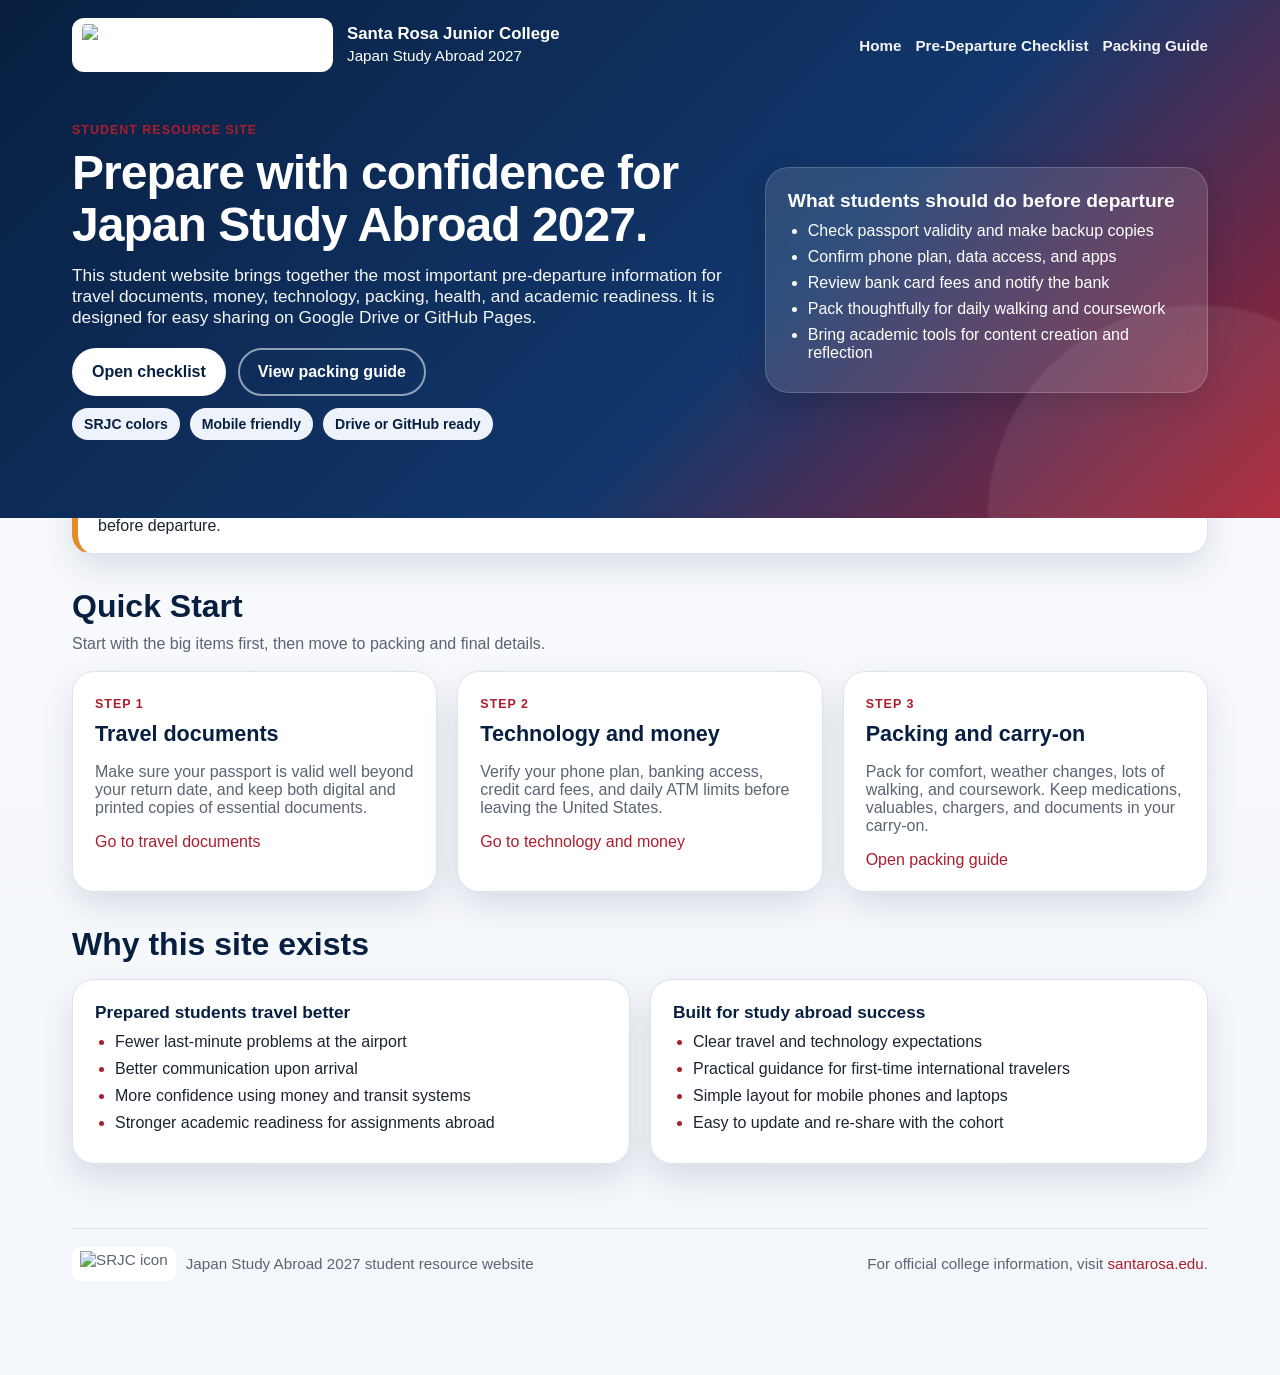
==== index.html @ 2673666f "Add files via upload" ====
<!DOCTYPE html>
<html lang="en">
<head>
  <meta charset="UTF-8">
  <meta name="viewport" content="width=device-width, initial-scale=1.0">
  <title>SRJC Japan Study Abroad 2027</title>
  <link rel="stylesheet" href="styles.css">
</head>
<body>
  <header class="site-header">
    <div class="topbar">
      <div class="brand">
        <img src="https://marcom.santarosa.edu/sites/marcom.santarosa.edu/files/inline-images/SRJC-Logo-Primary-Color-500px.png" alt="Santa Rosa Junior College logo">
        <div class="brand-text">
          <strong>Santa Rosa Junior College</strong>
          Japan Study Abroad 2027
        </div>
      </div>
      <nav class="nav">
        <a href="index.html">Home</a>
        <a href="checklist.html">Pre-Departure Checklist</a>
        <a href="packing.html">Packing Guide</a>
      </nav>
    </div>
    <div class="hero">
      <div>
        <span class="kicker">Student Resource Site</span>
        <h1>Prepare with confidence for Japan Study Abroad 2027.</h1>
        <p>This student website brings together the most important pre-departure information for travel documents, money, technology, packing, health, and academic readiness. It is designed for easy sharing on Google Drive or GitHub Pages.</p>
        <div class="button-row">
          <a class="btn btn-primary" href="checklist.html">Open checklist</a>
          <a class="btn btn-secondary" href="packing.html">View packing guide</a>
        </div>
        <div class="badge-row">
          <span class="badge">SRJC colors</span>
          <span class="badge">Mobile friendly</span>
          <span class="badge">Drive or GitHub ready</span>
        </div>
      </div>
      <aside class="hero-card">
        <h3>What students should do before departure</h3>
        <ul>
          <li>Check passport validity and make backup copies</li>
          <li>Confirm phone plan, data access, and apps</li>
          <li>Review bank card fees and notify the bank</li>
          <li>Pack thoughtfully for daily walking and coursework</li>
          <li>Bring academic tools for content creation and reflection</li>
        </ul>
      </aside>
    </div>
  </header>

  <main>
    <div class="banner">
      <strong>Designed for students:</strong> This site is a practical guide for first-time and returning travelers. Use it to get organized early and avoid common travel issues before departure.
    </div>

    <h2 class="section-title">Quick Start</h2>
    <p class="section-subtitle">Start with the big items first, then move to packing and final details.</p>

    <section class="grid-3">
      <article class="card">
        <span class="kicker">Step 1</span>
        <h2>Travel documents</h2>
        <p>Make sure your passport is valid well beyond your return date, and keep both digital and printed copies of essential documents.</p>
        <a href="checklist.html#documents">Go to travel documents</a>
      </article>
      <article class="card">
        <span class="kicker">Step 2</span>
        <h2>Technology and money</h2>
        <p>Verify your phone plan, banking access, credit card fees, and daily ATM limits before leaving the United States.</p>
        <a href="checklist.html#technology">Go to technology and money</a>
      </article>
      <article class="card">
        <span class="kicker">Step 3</span>
        <h2>Packing and carry-on</h2>
        <p>Pack for comfort, weather changes, lots of walking, and coursework. Keep medications, valuables, chargers, and documents in your carry-on.</p>
        <a href="packing.html">Open packing guide</a>
      </article>
    </section>

    <h2 class="section-title">Why this site exists</h2>
    <section class="grid-2">
      <article class="card">
        <h3>Prepared students travel better</h3>
        <ul class="checklist">
          <li>Fewer last-minute problems at the airport</li>
          <li>Better communication upon arrival</li>
          <li>More confidence using money and transit systems</li>
          <li>Stronger academic readiness for assignments abroad</li>
        </ul>
      </article>
      <article class="card">
        <h3>Built for study abroad success</h3>
        <ul class="checklist">
          <li>Clear travel and technology expectations</li>
          <li>Practical guidance for first-time international travelers</li>
          <li>Simple layout for mobile phones and laptops</li>
          <li>Easy to update and re-share with the cohort</li>
        </ul>
      </article>
    </section>

    <div class="footer">
      <div class="footer-top">
        <div class="mini-logo">
          <img src="https://marcom.santarosa.edu/sites/marcom.santarosa.edu/files/inline-images/SRJC-Icon-Name-LinearColor-2000px.png" alt="SRJC icon">
          <div>Japan Study Abroad 2027 student resource website</div>
        </div>
        <div>For official college information, visit <a href="https://www.santarosa.edu/">santarosa.edu</a>.</div>
      </div>
    </div>
  </main>
</body>
</html>
---- styles.css ----
:root {
  --srjc-navy: #081F40;
  --srjc-red: #AA1E2E;
  --srjc-silver: #959B9D;
  --srjc-gold: #E28D27;
  --bg: #f6f8fb;
  --card: #ffffff;
  --text: #1c2430;
  --muted: #5b6472;
  --line: #dde4ee;
  --shadow: 0 14px 34px rgba(8, 31, 64, 0.12);
  --radius: 22px;
}

* { box-sizing: border-box; }
html { scroll-behavior: smooth; }
body {
  margin: 0;
  font-family: Arial, Helvetica, sans-serif;
  color: var(--text);
  background:
    radial-gradient(circle at top right, rgba(170, 30, 46, 0.08), transparent 26%),
    linear-gradient(180deg, #fbfcfe 0%, #f3f6fa 100%);
}

a { color: var(--srjc-red); text-decoration: none; }
a:hover { text-decoration: underline; }

.site-header {
  background: linear-gradient(135deg, var(--srjc-navy), #12376c 60%, var(--srjc-red));
  color: white;
  position: relative;
  overflow: hidden;
}
.site-header::after {
  content: "";
  position: absolute;
  inset: auto -10% -40% auto;
  width: 420px;
  height: 420px;
  border-radius: 50%;
  background: rgba(255,255,255,0.08);
  filter: blur(1px);
}
.topbar {
  max-width: 1180px;
  margin: 0 auto;
  padding: 18px 22px 0;
  display: flex;
  align-items: center;
  justify-content: space-between;
  gap: 18px;
}
.brand {
  display: flex;
  align-items: center;
  gap: 14px;
}
.brand img {
  height: 54px;
  width: auto;
  display: block;
  background: white;
  border-radius: 12px;
  padding: 6px 10px;
}
.brand-text {
  font-size: 0.95rem;
  line-height: 1.35;
}
.brand-text strong {
  display: block;
  font-size: 1.05rem;
}
.nav {
  display: flex;
  flex-wrap: wrap;
  gap: 14px;
  justify-content: flex-end;
}
.nav a {
  color: white;
  font-weight: 700;
  font-size: 0.95rem;
  opacity: 0.95;
}
.hero {
  max-width: 1180px;
  margin: 0 auto;
  padding: 48px 22px 78px;
  display: grid;
  grid-template-columns: 1.2fr 0.8fr;
  gap: 28px;
  align-items: center;
}
.hero h1 {
  margin: 0 0 14px;
  font-size: 3rem;
  line-height: 1.08;
  letter-spacing: -0.02em;
}
.hero p {
  margin: 0 0 20px;
  max-width: 760px;
  font-size: 1.08rem;
  opacity: 0.96;
}
.button-row {
  display: flex;
  flex-wrap: wrap;
  gap: 12px;
}
.btn {
  display: inline-block;
  padding: 13px 18px;
  border-radius: 999px;
  font-weight: 700;
  border: 2px solid transparent;
}
.btn-primary {
  background: white;
  color: var(--srjc-navy);
}
.btn-secondary {
  border-color: rgba(255,255,255,0.55);
  color: white;
}
.hero-card {
  background: rgba(255,255,255,0.12);
  border: 1px solid rgba(255,255,255,0.18);
  backdrop-filter: blur(10px);
  border-radius: 24px;
  padding: 22px;
  box-shadow: 0 10px 28px rgba(0,0,0,0.15);
}
.hero-card h3 {
  margin: 0 0 10px;
  font-size: 1.2rem;
}
.hero-card ul {
  margin: 0;
  padding-left: 20px;
}
.hero-card li { margin: 8px 0; }

main {
  max-width: 1180px;
  margin: -38px auto 54px;
  padding: 0 22px;
}
.banner {
  background: white;
  border: 1px solid var(--line);
  border-left: 6px solid var(--srjc-gold);
  border-radius: 20px;
  padding: 18px 20px;
  box-shadow: var(--shadow);
  margin-bottom: 24px;
}
.banner strong { color: var(--srjc-red); }

.grid-3,
.grid-2 {
  display: grid;
  gap: 20px;
}
.grid-3 { grid-template-columns: repeat(3, minmax(0, 1fr)); }
.grid-2 { grid-template-columns: repeat(2, minmax(0, 1fr)); }

.card {
  background: var(--card);
  border: 1px solid var(--line);
  border-radius: var(--radius);
  padding: 22px;
  box-shadow: var(--shadow);
}
.card h2, .card h3 {
  margin-top: 0;
  color: var(--srjc-navy);
}
.card h2 {
  font-size: 1.35rem;
  margin-bottom: 8px;
}
.card h3 {
  font-size: 1.08rem;
  margin-bottom: 10px;
}
.card p { color: var(--muted); }
.card ul {
  margin: 0;
  padding-left: 20px;
}
.card li { margin: 9px 0; }
.kicker {
  display: inline-block;
  margin-bottom: 10px;
  color: var(--srjc-red);
  text-transform: uppercase;
  letter-spacing: 0.08em;
  font-size: 0.78rem;
  font-weight: 700;
}
.section-title {
  margin: 34px 0 16px;
  font-size: 2rem;
  color: var(--srjc-navy);
}
.section-subtitle {
  margin: -6px 0 18px;
  color: var(--muted);
}
.callout {
  background: linear-gradient(180deg, #fff9ee, #fff5e2);
  border: 1px solid #f3ddb1;
  border-radius: 18px;
  padding: 16px 18px;
}
.table-wrap {
  overflow-x: auto;
  background: white;
  border-radius: 22px;
  border: 1px solid var(--line);
  box-shadow: var(--shadow);
}
table {
  width: 100%;
  border-collapse: collapse;
}
th, td {
  text-align: left;
  vertical-align: top;
  padding: 14px 14px;
  border-bottom: 1px solid var(--line);
}
th {
  background: #eef3fb;
  color: var(--srjc-navy);
  font-size: 0.92rem;
}
tr:last-child td { border-bottom: none; }
.checklist li::marker { color: var(--srjc-red); }
.footer {
  margin-top: 36px;
  padding: 28px 0 40px;
  color: var(--muted);
  font-size: 0.95rem;
}
.footer-top {
  display: flex;
  align-items: center;
  justify-content: space-between;
  gap: 18px;
  flex-wrap: wrap;
  padding-top: 18px;
  border-top: 1px solid var(--line);
}
.mini-logo {
  display: flex;
  align-items: center;
  gap: 10px;
}
.mini-logo img { height: 34px; background: white; padding: 4px 8px; border-radius: 8px; }
.badge-row {
  display: flex;
  gap: 10px;
  flex-wrap: wrap;
  margin-top: 12px;
}
.badge {
  background: #eef3fb;
  color: var(--srjc-navy);
  padding: 8px 12px;
  border-radius: 999px;
  font-weight: 700;
  font-size: 0.88rem;
}

@media (max-width: 980px) {
  .hero { grid-template-columns: 1fr; }
  .grid-3 { grid-template-columns: 1fr; }
  .grid-2 { grid-template-columns: 1fr; }
}

@media (max-width: 700px) {
  .topbar { flex-direction: column; align-items: flex-start; }
  .nav { justify-content: flex-start; }
  .hero h1 { font-size: 2.3rem; }
  main { margin-top: -26px; }
}
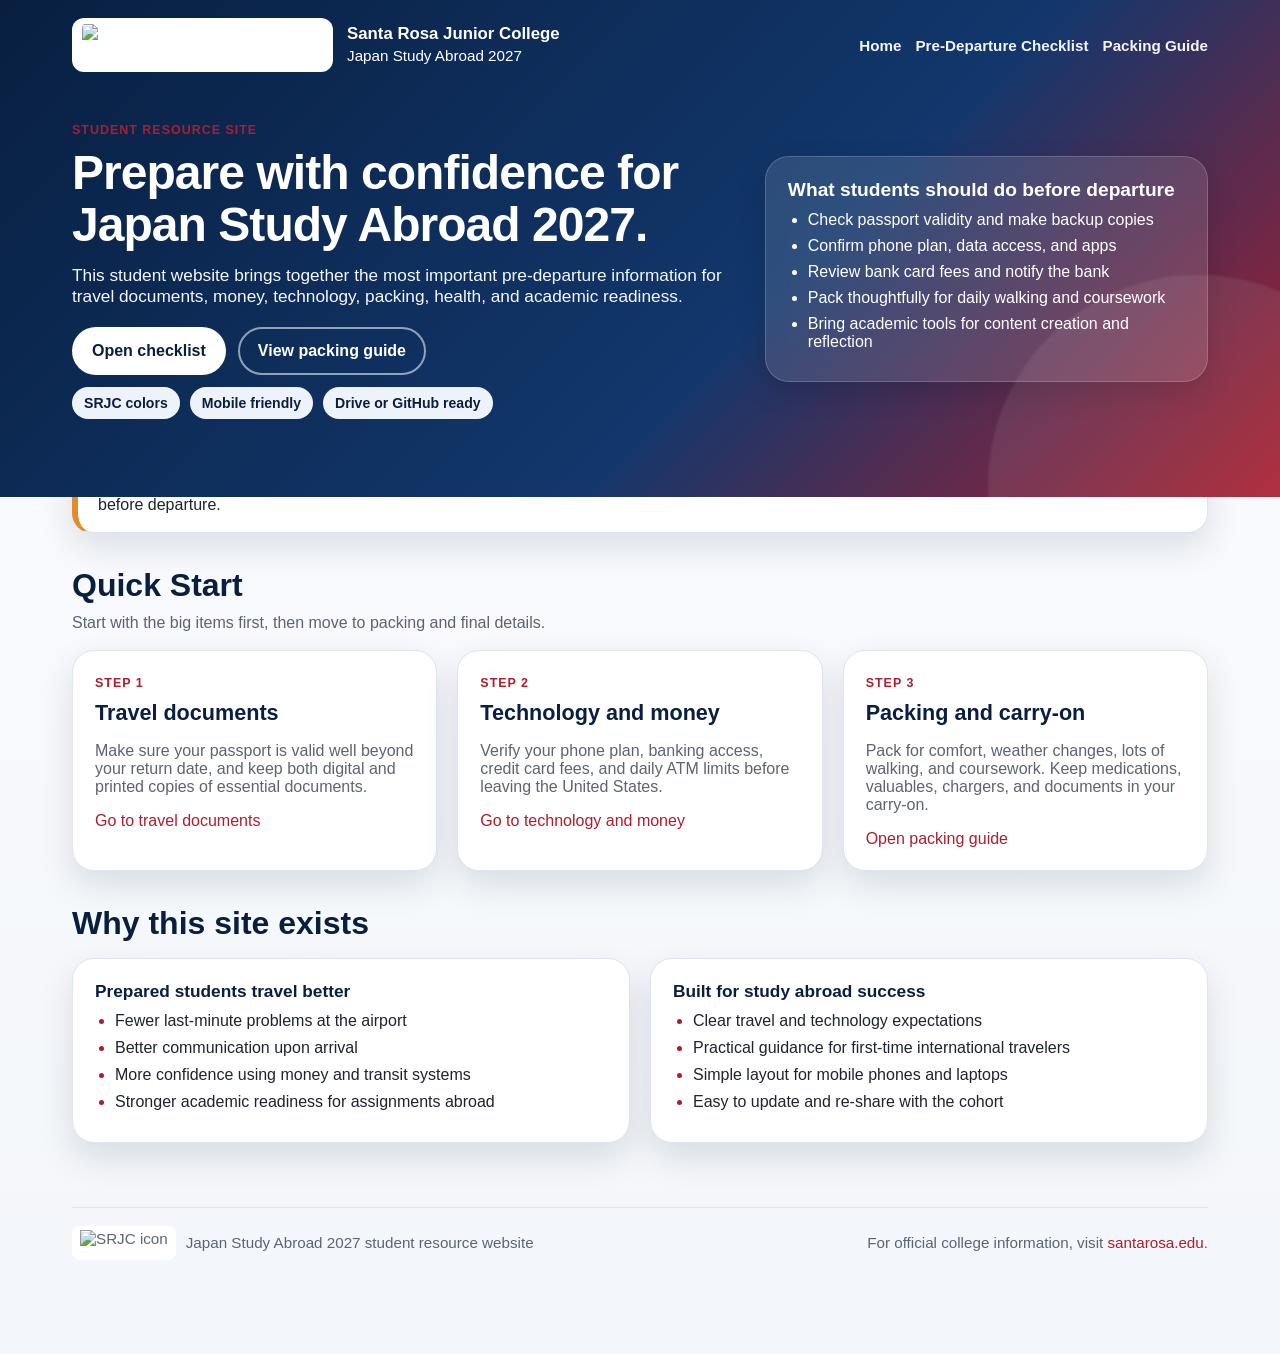
==== commit 8239f88c: "Update index.html" ====
--- a/index.html
+++ b/index.html
@@ -26,7 +26,7 @@
       <div>
         <span class="kicker">Student Resource Site</span>
         <h1>Prepare with confidence for Japan Study Abroad 2027.</h1>
-        <p>This student website brings together the most important pre-departure information for travel documents, money, technology, packing, health, and academic readiness. It is designed for easy sharing on Google Drive or GitHub Pages.</p>
+        <p>This student website brings together the most important pre-departure information for travel documents, money, technology, packing, health, and academic readiness.</p>
         <div class="button-row">
           <a class="btn btn-primary" href="checklist.html">Open checklist</a>
           <a class="btn btn-secondary" href="packing.html">View packing guide</a>
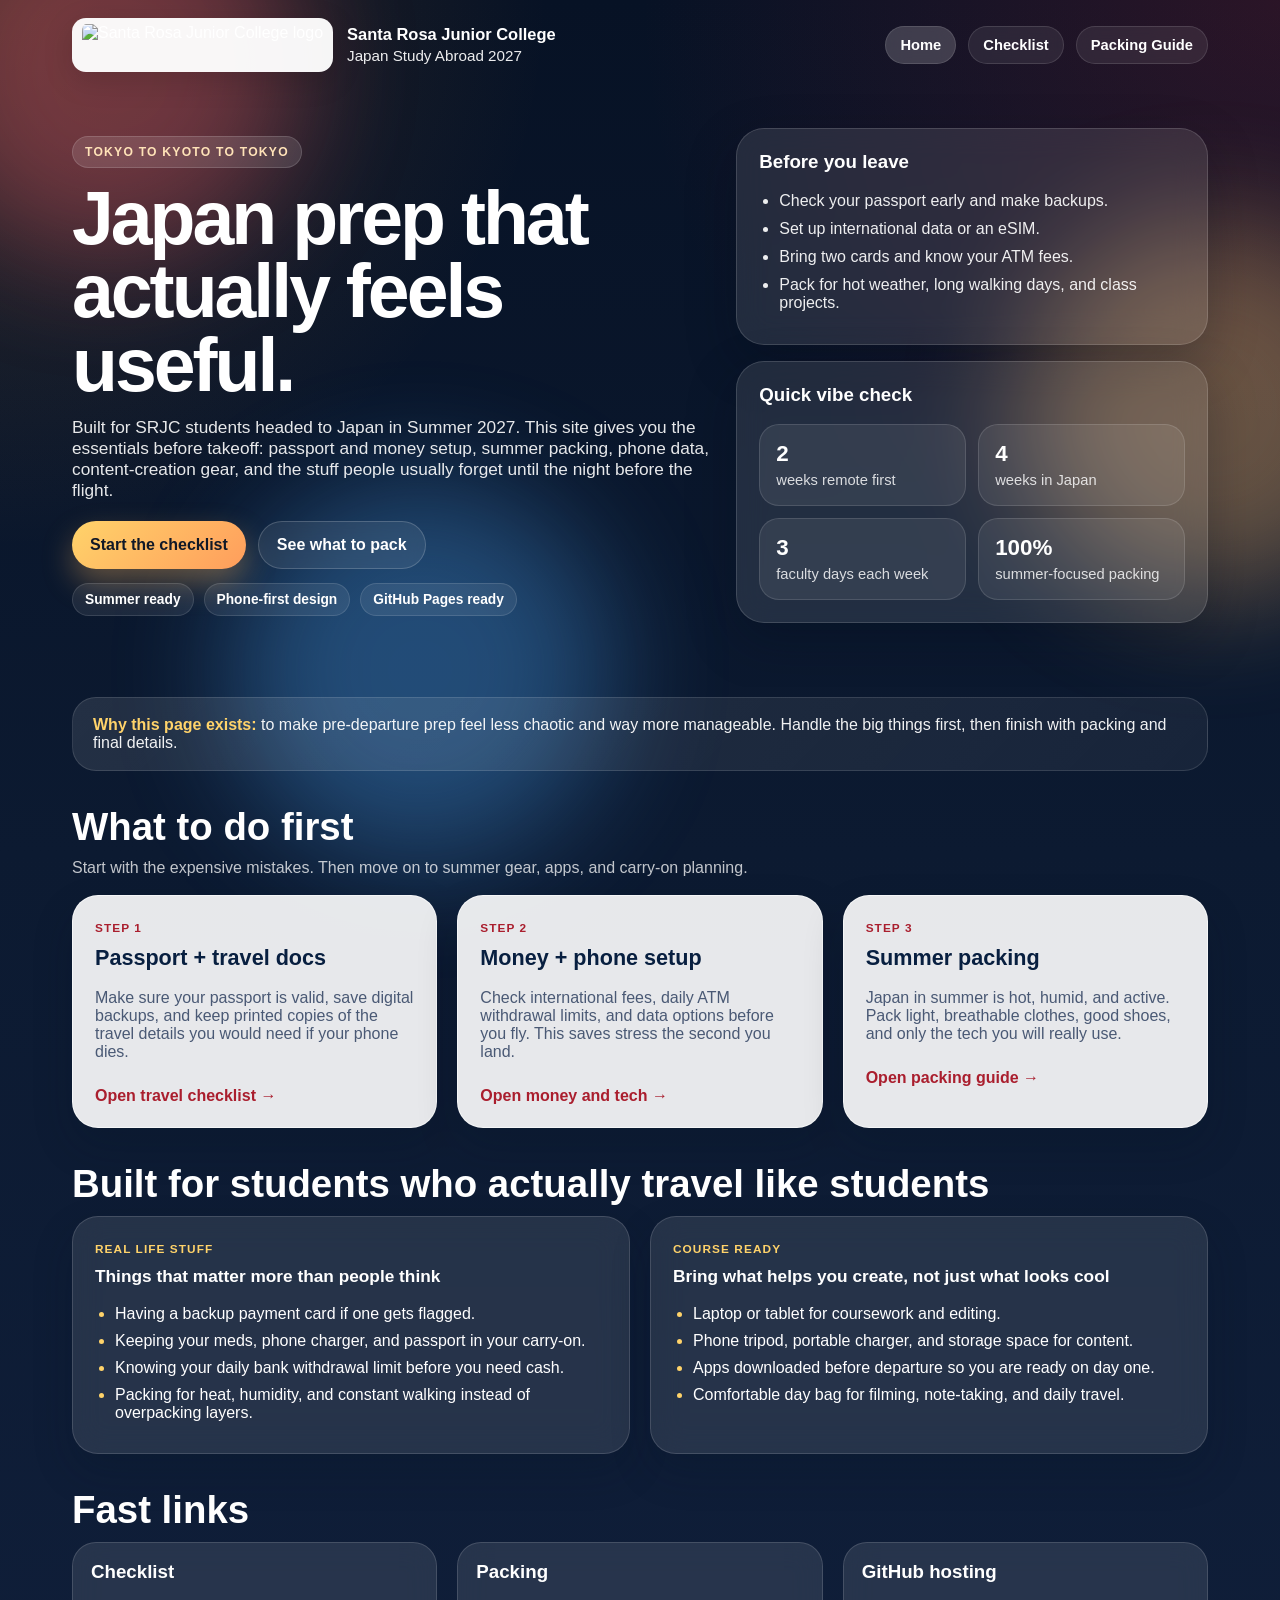
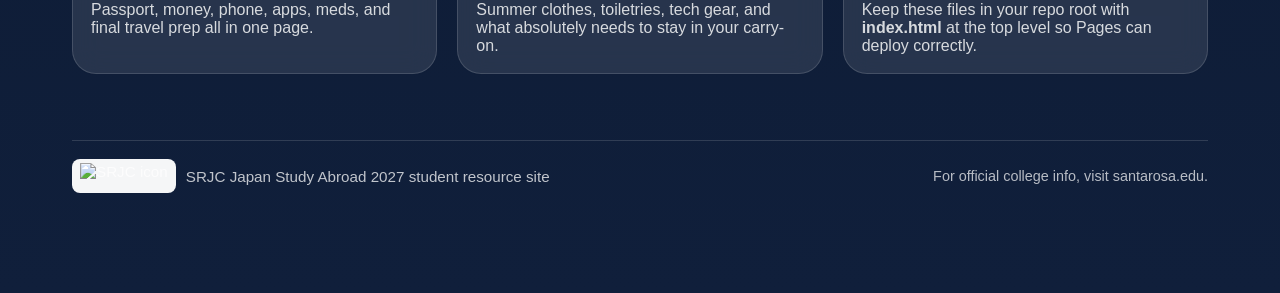
==== commit fd9a540f: "Add files via upload" ====
--- a/index.html
+++ b/index.html
@@ -7,109 +7,142 @@
   <link rel="stylesheet" href="styles.css">
 </head>
 <body>
-  <header class="site-header">
-    <div class="topbar">
-      <div class="brand">
-        <img src="https://marcom.santarosa.edu/sites/marcom.santarosa.edu/files/inline-images/SRJC-Logo-Primary-Color-500px.png" alt="Santa Rosa Junior College logo">
-        <div class="brand-text">
-          <strong>Santa Rosa Junior College</strong>
-          Japan Study Abroad 2027
+  <div class="orb orb-1"></div>
+  <div class="orb orb-2"></div>
+  <div class="orb orb-3"></div>
+  <div class="page-shell">
+    <header class="site-header">
+      <div class="topbar">
+        <div class="brand">
+          <img src="https://marcom.santarosa.edu/sites/marcom.santarosa.edu/files/inline-images/SRJC-Logo-Primary-Color-500px.png" alt="Santa Rosa Junior College logo">
+          <div class="brand-text">
+            <strong>Santa Rosa Junior College</strong>
+            Japan Study Abroad 2027
+          </div>
+        </div>
+        <nav class="nav">
+          <a class="active" href="index.html">Home</a>
+          <a href="checklist.html">Checklist</a>
+          <a href="packing.html">Packing Guide</a>
+        </nav>
+      </div>
+
+      <div class="hero">
+        <div>
+          <span class="kicker">Tokyo to Kyoto to Tokyo</span>
+          <h1>Japan prep that actually feels useful.</h1>
+          <p>Built for SRJC students headed to Japan in Summer 2027. This site gives you the essentials before takeoff: passport and money setup, summer packing, phone data, content-creation gear, and the stuff people usually forget until the night before the flight.</p>
+          <div class="button-row">
+            <a class="btn btn-primary" href="checklist.html">Start the checklist</a>
+            <a class="btn btn-secondary" href="packing.html">See what to pack</a>
+          </div>
+          <div class="badge-row">
+            <span class="badge">Summer ready</span>
+            <span class="badge">Phone-first design</span>
+            <span class="badge">GitHub Pages ready</span>
+          </div>
+        </div>
+
+        <div class="hero-stack">
+          <aside class="hero-card">
+            <h3>Before you leave</h3>
+            <ul>
+              <li>Check your passport early and make backups.</li>
+              <li>Set up international data or an eSIM.</li>
+              <li>Bring two cards and know your ATM fees.</li>
+              <li>Pack for hot weather, long walking days, and class projects.</li>
+            </ul>
+          </aside>
+          <aside class="hero-stat-card">
+            <h3>Quick vibe check</h3>
+            <div class="stat-grid">
+              <div class="stat"><strong>2</strong><span>weeks remote first</span></div>
+              <div class="stat"><strong>4</strong><span>weeks in Japan</span></div>
+              <div class="stat"><strong>3</strong><span>faculty days each week</span></div>
+              <div class="stat"><strong>100%</strong><span>summer-focused packing</span></div>
+            </div>
+          </aside>
         </div>
       </div>
-      <nav class="nav">
-        <a href="index.html">Home</a>
-        <a href="checklist.html">Pre-Departure Checklist</a>
-        <a href="packing.html">Packing Guide</a>
-      </nav>
-    </div>
-    <div class="hero">
-      <div>
-        <span class="kicker">Student Resource Site</span>
-        <h1>Prepare with confidence for Japan Study Abroad 2027.</h1>
-        <p>This student website brings together the most important pre-departure information for travel documents, money, technology, packing, health, and academic readiness.</p>
-        <div class="button-row">
-          <a class="btn btn-primary" href="checklist.html">Open checklist</a>
-          <a class="btn btn-secondary" href="packing.html">View packing guide</a>
-        </div>
-        <div class="badge-row">
-          <span class="badge">SRJC colors</span>
-          <span class="badge">Mobile friendly</span>
-          <span class="badge">Drive or GitHub ready</span>
+    </header>
+
+    <main>
+      <div class="banner"><strong>Why this page exists:</strong> to make pre-departure prep feel less chaotic and way more manageable. Handle the big things first, then finish with packing and final details.</div>
+
+      <h2 class="section-title">What to do first</h2>
+      <p class="section-subtitle">Start with the expensive mistakes. Then move on to summer gear, apps, and carry-on planning.</p>
+
+      <section class="grid-3">
+        <article class="card">
+          <span class="eyebrow">Step 1</span>
+          <h2>Passport + travel docs</h2>
+          <p>Make sure your passport is valid, save digital backups, and keep printed copies of the travel details you would need if your phone dies.</p>
+          <a class="feature-link" href="checklist.html#documents">Open travel checklist →</a>
+        </article>
+        <article class="card">
+          <span class="eyebrow">Step 2</span>
+          <h2>Money + phone setup</h2>
+          <p>Check international fees, daily ATM withdrawal limits, and data options before you fly. This saves stress the second you land.</p>
+          <a class="feature-link" href="checklist.html#money">Open money and tech →</a>
+        </article>
+        <article class="card">
+          <span class="eyebrow">Step 3</span>
+          <h2>Summer packing</h2>
+          <p>Japan in summer is hot, humid, and active. Pack light, breathable clothes, good shoes, and only the tech you will really use.</p>
+          <a class="feature-link" href="packing.html">Open packing guide →</a>
+        </article>
+      </section>
+
+      <h2 class="section-title">Built for students who actually travel like students</h2>
+      <section class="grid-2">
+        <article class="card dark">
+          <span class="eyebrow">Real life stuff</span>
+          <h3>Things that matter more than people think</h3>
+          <ul class="checklist">
+            <li>Having a backup payment card if one gets flagged.</li>
+            <li>Keeping your meds, phone charger, and passport in your carry-on.</li>
+            <li>Knowing your daily bank withdrawal limit before you need cash.</li>
+            <li>Packing for heat, humidity, and constant walking instead of overpacking layers.</li>
+          </ul>
+        </article>
+        <article class="card dark">
+          <span class="eyebrow">Course ready</span>
+          <h3>Bring what helps you create, not just what looks cool</h3>
+          <ul class="checklist">
+            <li>Laptop or tablet for coursework and editing.</li>
+            <li>Phone tripod, portable charger, and storage space for content.</li>
+            <li>Apps downloaded before departure so you are ready on day one.</li>
+            <li>Comfortable day bag for filming, note-taking, and daily travel.</li>
+          </ul>
+        </article>
+      </section>
+
+      <h2 class="section-title">Fast links</h2>
+      <section class="grid-3">
+        <article class="tip">
+          <h3>Checklist</h3>
+          <p>Passport, money, phone, apps, meds, and final travel prep all in one page.</p>
+        </article>
+        <article class="tip">
+          <h3>Packing</h3>
+          <p>Summer clothes, toiletries, tech gear, and what absolutely needs to stay in your carry-on.</p>
+        </article>
+        <article class="tip">
+          <h3>GitHub hosting</h3>
+          <p>Keep these files in your repo root with <strong>index.html</strong> at the top level so Pages can deploy correctly.</p>
+        </article>
+      </section>
+
+      <div class="footer">
+        <div class="footer-top">
+          <div class="mini-logo">
+            <img src="https://marcom.santarosa.edu/sites/marcom.santarosa.edu/files/inline-images/SRJC-Icon-Name-LinearColor-2000px.png" alt="SRJC icon">
+            <div>SRJC Japan Study Abroad 2027 student resource site</div>
+          </div>
+          <div class="small">For official college info, visit santarosa.edu.</div>
         </div>
       </div>
-      <aside class="hero-card">
-        <h3>What students should do before departure</h3>
-        <ul>
-          <li>Check passport validity and make backup copies</li>
-          <li>Confirm phone plan, data access, and apps</li>
-          <li>Review bank card fees and notify the bank</li>
-          <li>Pack thoughtfully for daily walking and coursework</li>
-          <li>Bring academic tools for content creation and reflection</li>
-        </ul>
-      </aside>
-    </div>
-  </header>
-
-  <main>
-    <div class="banner">
-      <strong>Designed for students:</strong> This site is a practical guide for first-time and returning travelers. Use it to get organized early and avoid common travel issues before departure.
-    </div>
-
-    <h2 class="section-title">Quick Start</h2>
-    <p class="section-subtitle">Start with the big items first, then move to packing and final details.</p>
-
-    <section class="grid-3">
-      <article class="card">
-        <span class="kicker">Step 1</span>
-        <h2>Travel documents</h2>
-        <p>Make sure your passport is valid well beyond your return date, and keep both digital and printed copies of essential documents.</p>
-        <a href="checklist.html#documents">Go to travel documents</a>
-      </article>
-      <article class="card">
-        <span class="kicker">Step 2</span>
-        <h2>Technology and money</h2>
-        <p>Verify your phone plan, banking access, credit card fees, and daily ATM limits before leaving the United States.</p>
-        <a href="checklist.html#technology">Go to technology and money</a>
-      </article>
-      <article class="card">
-        <span class="kicker">Step 3</span>
-        <h2>Packing and carry-on</h2>
-        <p>Pack for comfort, weather changes, lots of walking, and coursework. Keep medications, valuables, chargers, and documents in your carry-on.</p>
-        <a href="packing.html">Open packing guide</a>
-      </article>
-    </section>
-
-    <h2 class="section-title">Why this site exists</h2>
-    <section class="grid-2">
-      <article class="card">
-        <h3>Prepared students travel better</h3>
-        <ul class="checklist">
-          <li>Fewer last-minute problems at the airport</li>
-          <li>Better communication upon arrival</li>
-          <li>More confidence using money and transit systems</li>
-          <li>Stronger academic readiness for assignments abroad</li>
-        </ul>
-      </article>
-      <article class="card">
-        <h3>Built for study abroad success</h3>
-        <ul class="checklist">
-          <li>Clear travel and technology expectations</li>
-          <li>Practical guidance for first-time international travelers</li>
-          <li>Simple layout for mobile phones and laptops</li>
-          <li>Easy to update and re-share with the cohort</li>
-        </ul>
-      </article>
-    </section>
-
-    <div class="footer">
-      <div class="footer-top">
-        <div class="mini-logo">
-          <img src="https://marcom.santarosa.edu/sites/marcom.santarosa.edu/files/inline-images/SRJC-Icon-Name-LinearColor-2000px.png" alt="SRJC icon">
-          <div>Japan Study Abroad 2027 student resource website</div>
-        </div>
-        <div>For official college information, visit <a href="https://www.santarosa.edu/">santarosa.edu</a>.</div>
-      </div>
-    </div>
-  </main>
+    </main>
+  </div>
 </body>
 </html>
--- a/styles.css
+++ b/styles.css
@@ -3,47 +3,62 @@
   --srjc-red: #AA1E2E;
   --srjc-silver: #959B9D;
   --srjc-gold: #E28D27;
-  --bg: #f6f8fb;
-  --card: #ffffff;
-  --text: #1c2430;
-  --muted: #5b6472;
-  --line: #dde4ee;
-  --shadow: 0 14px 34px rgba(8, 31, 64, 0.12);
-  --radius: 22px;
+  --bg: #071225;
+  --bg-soft: #0d1b33;
+  --surface: rgba(255,255,255,0.08);
+  --surface-2: rgba(255,255,255,0.12);
+  --card: rgba(255,255,255,0.9);
+  --text: #11213d;
+  --muted: #4a5975;
+  --line: rgba(255,255,255,0.12);
+  --line-soft: #d8e0ee;
+  --shadow: 0 18px 50px rgba(3, 10, 24, 0.28);
+  --radius: 26px;
+  --maxw: 1180px;
 }
 
 * { box-sizing: border-box; }
 html { scroll-behavior: smooth; }
 body {
   margin: 0;
-  font-family: Arial, Helvetica, sans-serif;
-  color: var(--text);
+  font-family: Inter, Arial, Helvetica, sans-serif;
+  color: white;
   background:
-    radial-gradient(circle at top right, rgba(170, 30, 46, 0.08), transparent 26%),
-    linear-gradient(180deg, #fbfcfe 0%, #f3f6fa 100%);
-}
-
-a { color: var(--srjc-red); text-decoration: none; }
-a:hover { text-decoration: underline; }
+    radial-gradient(circle at top left, rgba(226,141,39,0.18), transparent 24%),
+    radial-gradient(circle at top right, rgba(170,30,46,0.22), transparent 28%),
+    linear-gradient(180deg, #071225 0%, #0c1a31 45%, #101f3b 100%);
+}
+
+a { color: inherit; text-decoration: none; }
+a:hover { text-decoration: none; }
+
+.orb {
+  position: fixed;
+  width: 380px;
+  height: 380px;
+  border-radius: 50%;
+  filter: blur(60px);
+  opacity: 0.35;
+  pointer-events: none;
+  z-index: 0;
+}
+.orb-1 { top: -120px; left: -80px; background: #ff5f6d; }
+.orb-2 { top: 220px; right: -120px; background: #ffc371; }
+.orb-3 { bottom: 40px; left: 18%; background: #4facfe; }
+
+.page-shell {
+  position: relative;
+  z-index: 1;
+}
 
 .site-header {
-  background: linear-gradient(135deg, var(--srjc-navy), #12376c 60%, var(--srjc-red));
-  color: white;
   position: relative;
   overflow: hidden;
-}
-.site-header::after {
-  content: "";
-  position: absolute;
-  inset: auto -10% -40% auto;
-  width: 420px;
-  height: 420px;
-  border-radius: 50%;
-  background: rgba(255,255,255,0.08);
-  filter: blur(1px);
-}
+  padding-bottom: 34px;
+}
+
 .topbar {
-  max-width: 1180px;
+  max-width: var(--maxw);
   margin: 0 auto;
   padding: 18px 22px 0;
   display: flex;
@@ -51,6 +66,7 @@
   justify-content: space-between;
   gap: 18px;
 }
+
 .brand {
   display: flex;
   align-items: center;
@@ -60,190 +76,289 @@
   height: 54px;
   width: auto;
   display: block;
-  background: white;
-  border-radius: 12px;
+  background: rgba(255,255,255,0.96);
+  border-radius: 14px;
   padding: 6px 10px;
+  box-shadow: 0 8px 30px rgba(0,0,0,0.15);
 }
 .brand-text {
   font-size: 0.95rem;
-  line-height: 1.35;
+  line-height: 1.3;
+  color: rgba(255,255,255,0.92);
 }
 .brand-text strong {
   display: block;
-  font-size: 1.05rem;
-}
+  font-size: 1.03rem;
+  color: white;
+}
+
 .nav {
   display: flex;
   flex-wrap: wrap;
-  gap: 14px;
-  justify-content: flex-end;
+  gap: 12px;
 }
 .nav a {
-  color: white;
+  padding: 10px 14px;
+  border-radius: 999px;
+  background: rgba(255,255,255,0.08);
+  border: 1px solid rgba(255,255,255,0.12);
   font-weight: 700;
-  font-size: 0.95rem;
-  opacity: 0.95;
-}
+  font-size: 0.92rem;
+  color: white;
+  backdrop-filter: blur(10px);
+}
+.nav a:hover,
+.nav a.active {
+  background: rgba(255,255,255,0.18);
+}
+
 .hero {
-  max-width: 1180px;
+  max-width: var(--maxw);
   margin: 0 auto;
-  padding: 48px 22px 78px;
+  padding: 56px 22px 30px;
   display: grid;
-  grid-template-columns: 1.2fr 0.8fr;
-  gap: 28px;
+  grid-template-columns: 1.15fr 0.85fr;
+  gap: 26px;
   align-items: center;
 }
 .hero h1 {
   margin: 0 0 14px;
-  font-size: 3rem;
-  line-height: 1.08;
-  letter-spacing: -0.02em;
+  font-size: clamp(2.5rem, 6vw, 4.7rem);
+  line-height: 0.98;
+  letter-spacing: -0.04em;
 }
 .hero p {
   margin: 0 0 20px;
-  max-width: 760px;
+  max-width: 780px;
   font-size: 1.08rem;
-  opacity: 0.96;
-}
+  color: rgba(255,255,255,0.9);
+}
+.kicker {
+  display: inline-block;
+  margin-bottom: 14px;
+  padding: 8px 12px;
+  border-radius: 999px;
+  background: rgba(255,255,255,0.12);
+  border: 1px solid rgba(255,255,255,0.14);
+  color: #ffe3b8;
+  text-transform: uppercase;
+  letter-spacing: 0.1em;
+  font-size: 0.76rem;
+  font-weight: 800;
+}
+
 .button-row {
   display: flex;
   flex-wrap: wrap;
   gap: 12px;
+  margin-bottom: 14px;
 }
 .btn {
-  display: inline-block;
-  padding: 13px 18px;
+  display: inline-flex;
+  align-items: center;
+  justify-content: center;
+  padding: 14px 18px;
   border-radius: 999px;
+  font-weight: 800;
+  transition: transform 0.18s ease, box-shadow 0.18s ease;
+}
+.btn:hover { transform: translateY(-1px); }
+.btn-primary {
+  background: linear-gradient(135deg, #ffd36a, #ff9d5c);
+  color: #111827;
+  box-shadow: 0 14px 30px rgba(255, 186, 96, 0.35);
+}
+.btn-secondary {
+  background: rgba(255,255,255,0.08);
+  border: 1px solid rgba(255,255,255,0.18);
+  color: white;
+  backdrop-filter: blur(10px);
+}
+
+.badge-row {
+  display: flex;
+  gap: 10px;
+  flex-wrap: wrap;
+}
+.badge {
+  background: rgba(255,255,255,0.08);
+  color: white;
+  padding: 8px 12px;
+  border-radius: 999px;
+  border: 1px solid rgba(255,255,255,0.12);
   font-weight: 700;
-  border: 2px solid transparent;
-}
-.btn-primary {
-  background: white;
-  color: var(--srjc-navy);
-}
-.btn-secondary {
-  border-color: rgba(255,255,255,0.55);
-  color: white;
-}
-.hero-card {
-  background: rgba(255,255,255,0.12);
-  border: 1px solid rgba(255,255,255,0.18);
-  backdrop-filter: blur(10px);
+  font-size: 0.86rem;
+}
+
+.hero-card,
+.hero-stat-card {
+  background: rgba(255,255,255,0.1);
+  border: 1px solid rgba(255,255,255,0.14);
+  backdrop-filter: blur(16px);
+  border-radius: 28px;
+  padding: 22px;
+  box-shadow: var(--shadow);
+}
+.hero-card h3,
+.hero-stat-card h3 { margin-top: 0; }
+.hero-card ul,
+.hero-stat-card ul { margin: 0; padding-left: 20px; }
+.hero-card li,
+.hero-stat-card li { margin: 10px 0; color: rgba(255,255,255,0.92); }
+.hero-stack { display: grid; gap: 16px; }
+.stat-grid {
+  display: grid;
+  grid-template-columns: repeat(2, minmax(0,1fr));
+  gap: 12px;
+}
+.stat {
+  background: rgba(255,255,255,0.08);
+  border: 1px solid rgba(255,255,255,0.12);
+  border-radius: 20px;
+  padding: 16px;
+}
+.stat strong {
+  display: block;
+  font-size: 1.4rem;
+  margin-bottom: 4px;
+}
+.stat span { color: rgba(255,255,255,0.82); font-size: 0.92rem; }
+
+main {
+  max-width: var(--maxw);
+  margin: 0 auto 60px;
+  padding: 0 22px;
+}
+
+.panel {
+  background: rgba(255,255,255,0.08);
+  border: 1px solid rgba(255,255,255,0.12);
+  border-radius: 28px;
+  padding: 18px 18px 20px;
+  backdrop-filter: blur(14px);
+  box-shadow: var(--shadow);
+}
+.banner {
+  margin-top: 10px;
+  background: linear-gradient(135deg, rgba(255,255,255,0.1), rgba(255,255,255,0.05));
+  border: 1px solid rgba(255,255,255,0.12);
   border-radius: 24px;
-  padding: 22px;
-  box-shadow: 0 10px 28px rgba(0,0,0,0.15);
-}
-.hero-card h3 {
-  margin: 0 0 10px;
-  font-size: 1.2rem;
-}
-.hero-card ul {
-  margin: 0;
-  padding-left: 20px;
-}
-.hero-card li { margin: 8px 0; }
-
-main {
-  max-width: 1180px;
-  margin: -38px auto 54px;
-  padding: 0 22px;
-}
-.banner {
-  background: white;
-  border: 1px solid var(--line);
-  border-left: 6px solid var(--srjc-gold);
-  border-radius: 20px;
   padding: 18px 20px;
-  box-shadow: var(--shadow);
-  margin-bottom: 24px;
-}
-.banner strong { color: var(--srjc-red); }
+  color: rgba(255,255,255,0.94);
+}
+.banner strong { color: #ffd36a; }
+
+.section-title {
+  margin: 34px 0 10px;
+  font-size: clamp(1.7rem, 4vw, 2.4rem);
+  color: white;
+}
+.section-subtitle {
+  margin: 0 0 18px;
+  color: rgba(255,255,255,0.75);
+  max-width: 760px;
+}
 
 .grid-3,
-.grid-2 {
+.grid-2,
+.grid-4 {
   display: grid;
   gap: 20px;
 }
+.grid-4 { grid-template-columns: repeat(4, minmax(0, 1fr)); }
 .grid-3 { grid-template-columns: repeat(3, minmax(0, 1fr)); }
 .grid-2 { grid-template-columns: repeat(2, minmax(0, 1fr)); }
 
 .card {
   background: var(--card);
-  border: 1px solid var(--line);
+  color: var(--text);
+  border: 1px solid rgba(255,255,255,0.6);
   border-radius: var(--radius);
   padding: 22px;
-  box-shadow: var(--shadow);
-}
-.card h2, .card h3 {
-  margin-top: 0;
-  color: var(--srjc-navy);
-}
-.card h2 {
-  font-size: 1.35rem;
-  margin-bottom: 8px;
-}
-.card h3 {
-  font-size: 1.08rem;
-  margin-bottom: 10px;
-}
+  box-shadow: 0 18px 40px rgba(7, 18, 37, 0.2);
+}
+.card.dark {
+  background: rgba(255,255,255,0.1);
+  color: white;
+  border: 1px solid rgba(255,255,255,0.14);
+  backdrop-filter: blur(16px);
+}
+.card h2, .card h3 { margin-top: 0; }
+.card h2 { font-size: 1.35rem; color: var(--srjc-navy); }
+.card h3 { font-size: 1.08rem; color: var(--srjc-navy); }
+.card.dark h2, .card.dark h3 { color: white; }
 .card p { color: var(--muted); }
-.card ul {
-  margin: 0;
-  padding-left: 20px;
-}
+.card.dark p { color: rgba(255,255,255,0.84); }
+.card ul { margin: 0; padding-left: 20px; }
 .card li { margin: 9px 0; }
-.kicker {
+.eyebrow {
   display: inline-block;
   margin-bottom: 10px;
   color: var(--srjc-red);
   text-transform: uppercase;
-  letter-spacing: 0.08em;
-  font-size: 0.78rem;
-  font-weight: 700;
-}
-.section-title {
-  margin: 34px 0 16px;
-  font-size: 2rem;
-  color: var(--srjc-navy);
-}
-.section-subtitle {
-  margin: -6px 0 18px;
-  color: var(--muted);
-}
-.callout {
-  background: linear-gradient(180deg, #fff9ee, #fff5e2);
-  border: 1px solid #f3ddb1;
-  border-radius: 18px;
-  padding: 16px 18px;
-}
+  letter-spacing: 0.09em;
+  font-size: 0.74rem;
+  font-weight: 800;
+}
+.card.dark .eyebrow { color: #ffd36a; }
+
+.feature-link {
+  display: inline-flex;
+  align-items: center;
+  gap: 8px;
+  margin-top: 10px;
+  color: var(--srjc-red);
+  font-weight: 800;
+}
+
+.checklist li::marker { color: var(--srjc-red); }
+.card.dark .checklist li::marker { color: #ffd36a; }
+
 .table-wrap {
   overflow-x: auto;
-  background: white;
-  border-radius: 22px;
-  border: 1px solid var(--line);
+  border-radius: 24px;
+  background: rgba(255,255,255,0.12);
+  border: 1px solid rgba(255,255,255,0.14);
   box-shadow: var(--shadow);
 }
 table {
   width: 100%;
   border-collapse: collapse;
+  background: white;
+  color: var(--text);
 }
 th, td {
   text-align: left;
   vertical-align: top;
-  padding: 14px 14px;
-  border-bottom: 1px solid var(--line);
+  padding: 15px 16px;
+  border-bottom: 1px solid var(--line-soft);
 }
 th {
-  background: #eef3fb;
+  background: linear-gradient(180deg, #edf2fb, #e7eef9);
   color: var(--srjc-navy);
   font-size: 0.92rem;
 }
 tr:last-child td { border-bottom: none; }
-.checklist li::marker { color: var(--srjc-red); }
+
+.callout {
+  background: linear-gradient(135deg, #fff4d8, #ffe3bf);
+  border: 1px solid #ffd28f;
+}
+.tip {
+  background: rgba(255,255,255,0.1);
+  border: 1px solid rgba(255,255,255,0.14);
+  border-radius: 24px;
+  padding: 18px;
+  color: white;
+  backdrop-filter: blur(14px);
+}
+.tip h3 { margin-top: 0; }
+.tip p { margin-bottom: 0; color: rgba(255,255,255,0.82); }
+
 .footer {
   margin-top: 36px;
-  padding: 28px 0 40px;
-  color: var(--muted);
+  padding: 30px 0 40px;
+  color: rgba(255,255,255,0.74);
   font-size: 0.95rem;
 }
 .footer-top {
@@ -253,38 +368,30 @@
   gap: 18px;
   flex-wrap: wrap;
   padding-top: 18px;
-  border-top: 1px solid var(--line);
+  border-top: 1px solid rgba(255,255,255,0.14);
 }
 .mini-logo {
   display: flex;
   align-items: center;
   gap: 10px;
 }
-.mini-logo img { height: 34px; background: white; padding: 4px 8px; border-radius: 8px; }
-.badge-row {
-  display: flex;
-  gap: 10px;
-  flex-wrap: wrap;
-  margin-top: 12px;
-}
-.badge {
-  background: #eef3fb;
-  color: var(--srjc-navy);
-  padding: 8px 12px;
-  border-radius: 999px;
-  font-weight: 700;
-  font-size: 0.88rem;
-}
-
+.mini-logo img {
+  height: 34px;
+  background: rgba(255,255,255,0.96);
+  padding: 4px 8px;
+  border-radius: 8px;
+}
+.small { font-size: 0.9rem; color: rgba(255,255,255,0.7); }
+
+@media (max-width: 1100px) {
+  .grid-4 { grid-template-columns: repeat(2, minmax(0, 1fr)); }
+}
 @media (max-width: 980px) {
   .hero { grid-template-columns: 1fr; }
-  .grid-3 { grid-template-columns: 1fr; }
-  .grid-2 { grid-template-columns: 1fr; }
-}
-
+  .grid-3, .grid-2, .grid-4 { grid-template-columns: 1fr; }
+}
 @media (max-width: 700px) {
   .topbar { flex-direction: column; align-items: flex-start; }
+  .hero { padding-top: 34px; }
   .nav { justify-content: flex-start; }
-  .hero h1 { font-size: 2.3rem; }
-  main { margin-top: -26px; }
-}
+}
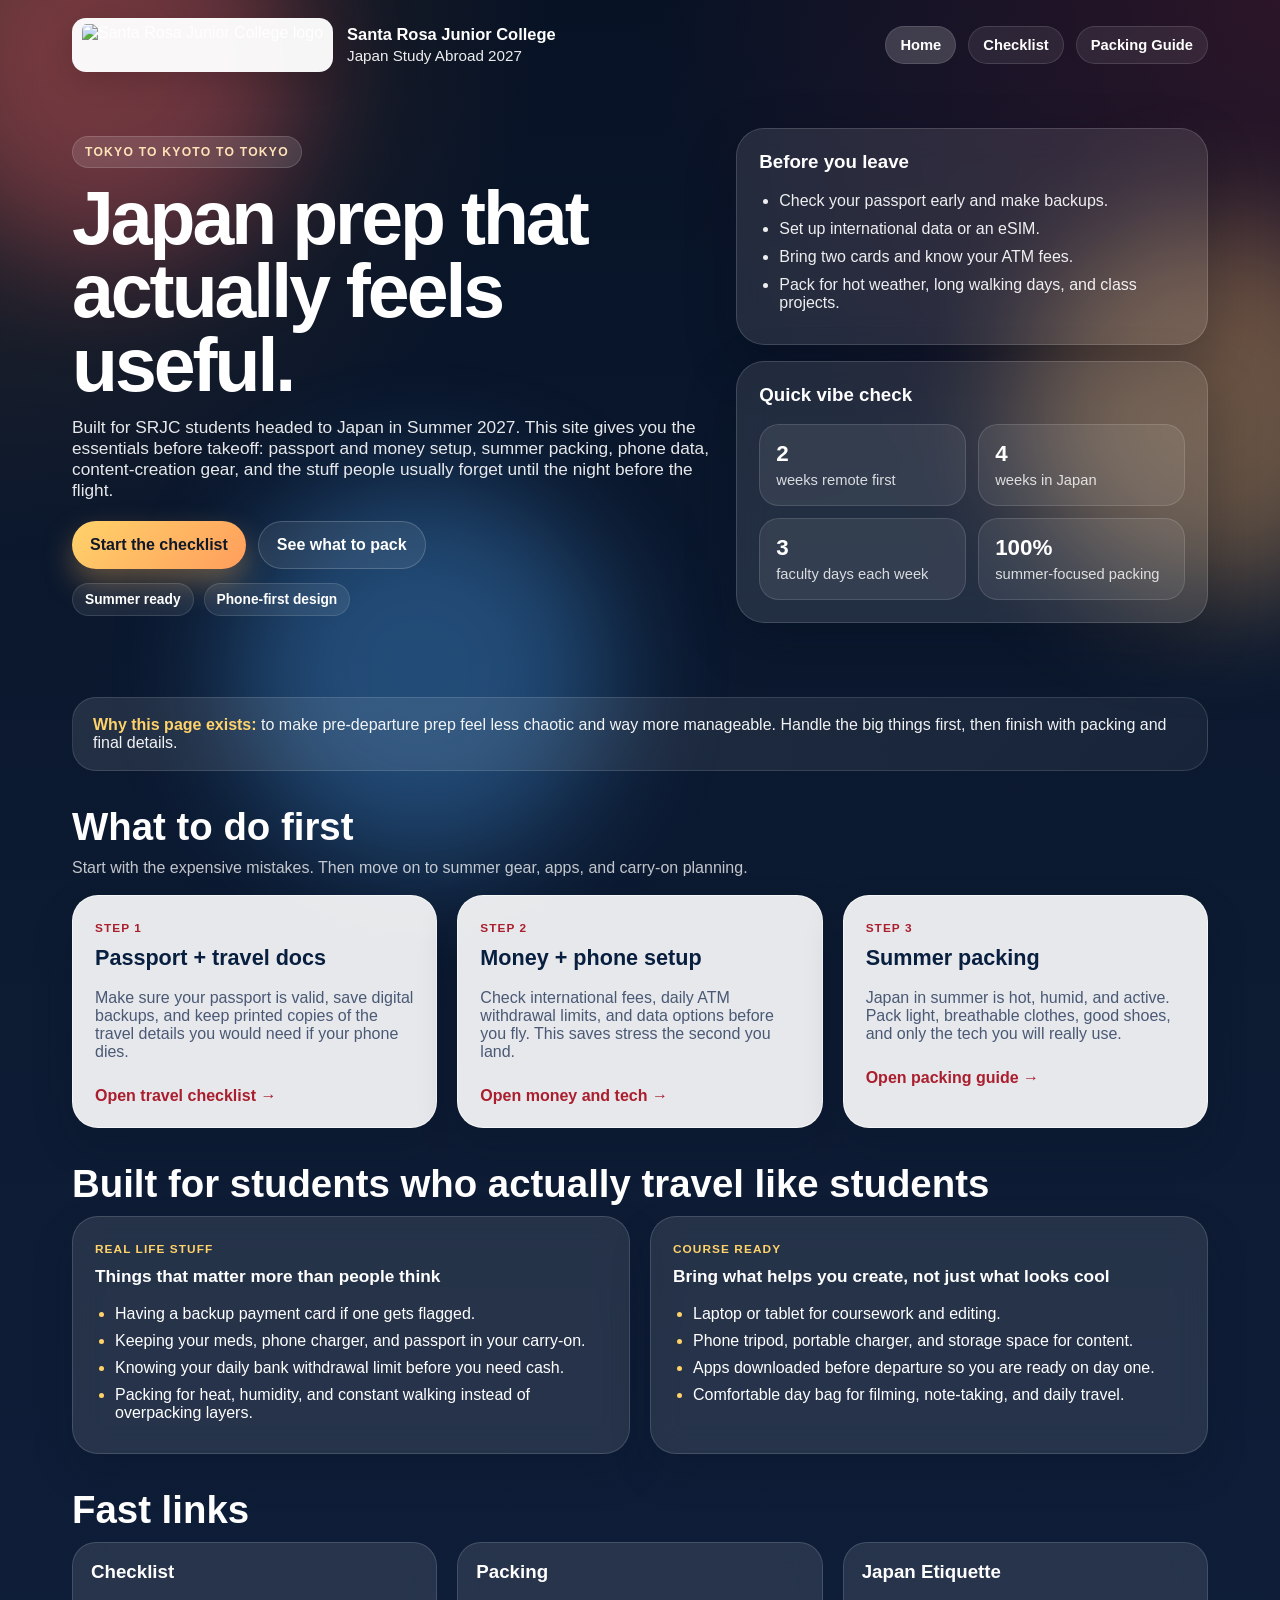
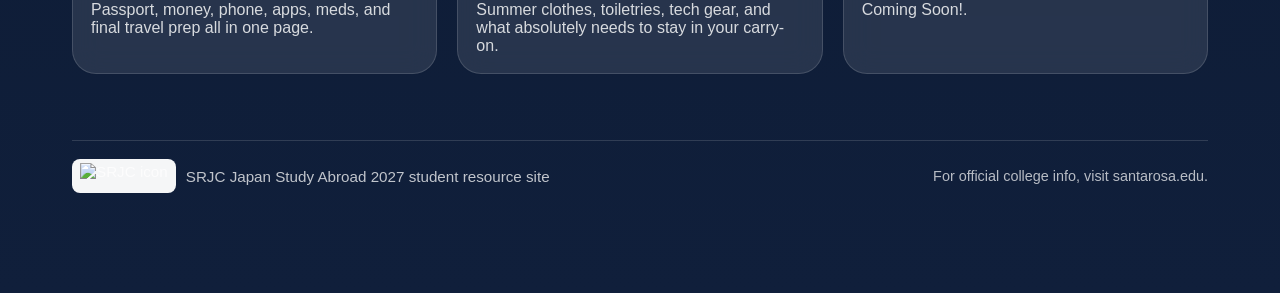
==== commit fb0c5681: "Update index.html" ====
--- a/index.html
+++ b/index.html
@@ -39,7 +39,7 @@
           <div class="badge-row">
             <span class="badge">Summer ready</span>
             <span class="badge">Phone-first design</span>
-            <span class="badge">GitHub Pages ready</span>
+      
           </div>
         </div>
 
@@ -128,8 +128,8 @@
           <p>Summer clothes, toiletries, tech gear, and what absolutely needs to stay in your carry-on.</p>
         </article>
         <article class="tip">
-          <h3>GitHub hosting</h3>
-          <p>Keep these files in your repo root with <strong>index.html</strong> at the top level so Pages can deploy correctly.</p>
+          <h3>Japan Etiquette</h3>
+          <p>Coming Soon!.</p>
         </article>
       </section>
 
